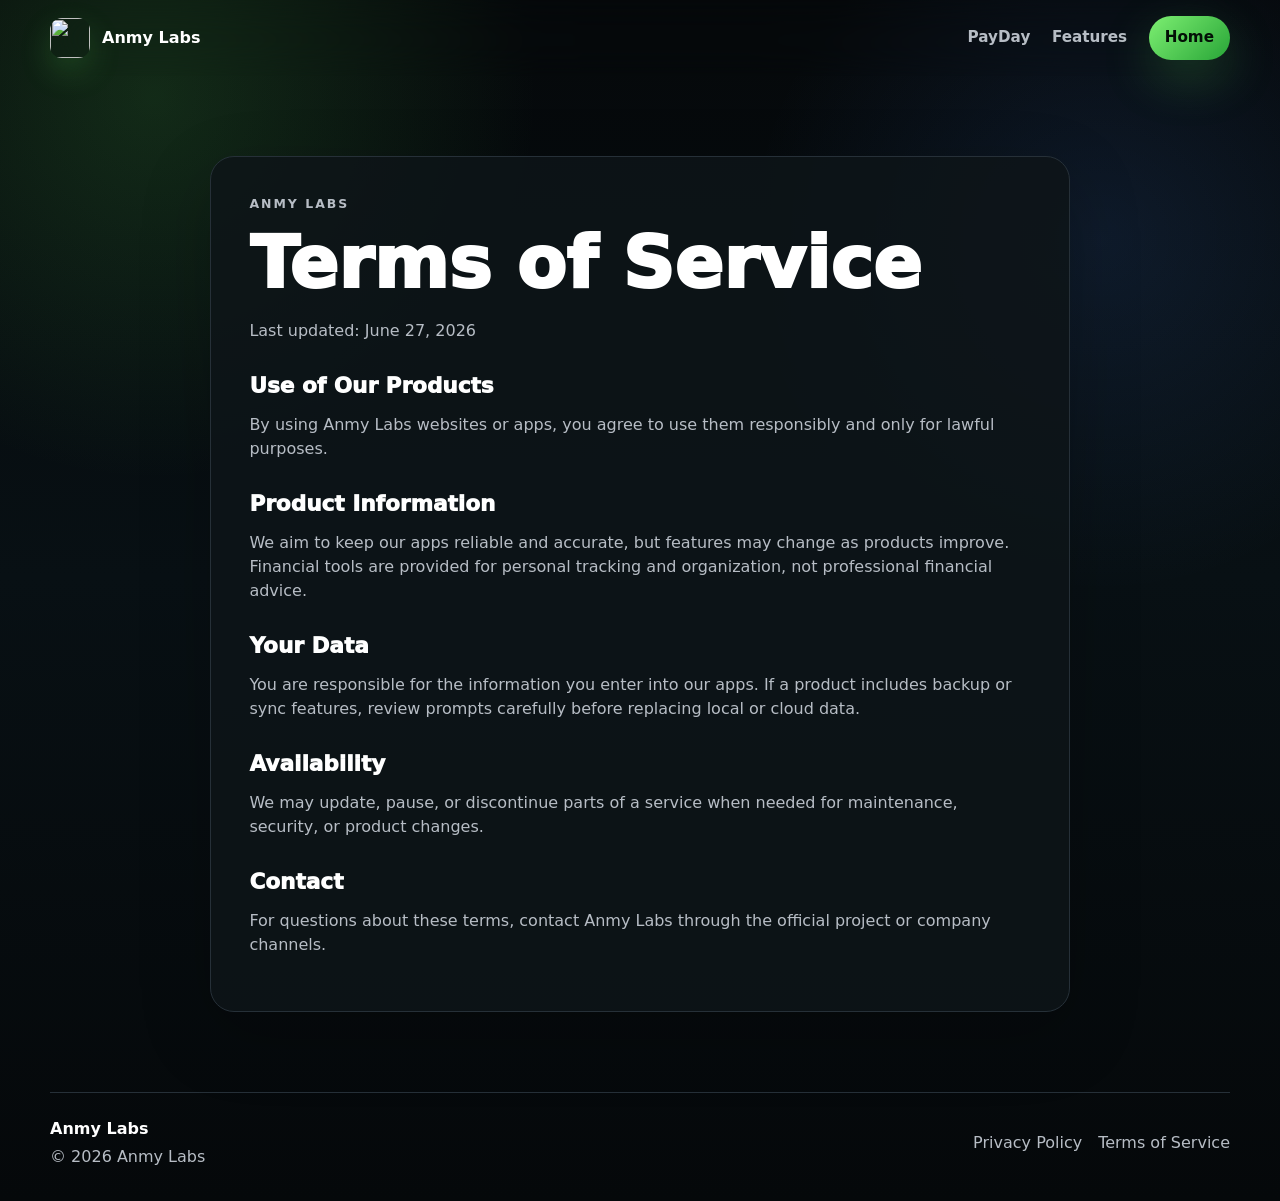
==== terms.html @ c6995e95 "Add files via upload" ====
<!doctype html>
<html lang="en">
  <head>
    <meta charset="utf-8" />
    <meta name="viewport" content="width=device-width, initial-scale=1" />
    <meta name="description" content="Terms of Service for Anmy Labs." />
    <meta name="theme-color" content="#05080a" />
    <meta property="og:title" content="Terms of Service | Anmy Labs" />
    <meta
      property="og:description"
      content="Terms of Service for Anmy Labs and PayDay."
    />
    <meta property="og:type" content="website" />
    <meta property="og:image" content="./assets/icon.png" />
    <meta name="twitter:card" content="summary" />
    <title>Terms of Service | Anmy Labs</title>
    <link rel="icon" href="./assets/icon.png" />
    <link rel="apple-touch-icon" href="./assets/icon.png" />
    <link rel="stylesheet" href="./style.css" />
  </head>
  <body>
    <header class="site-header">
      <a class="brand" href="./index.html" aria-label="Anmy Labs home">
        <img src="./assets/icon.png" alt="" class="brand-icon" />
        <span>Anmy Labs</span>
      </a>
      <nav class="site-nav legal-nav" aria-label="Primary navigation">
        <a href="./index.html#payday">PayDay</a>
        <a href="./index.html#features">Features</a>
        <a class="nav-button" href="./index.html">Home</a>
      </nav>
    </header>

    <main class="legal-main">
      <article class="legal-card reveal">
        <p class="eyebrow">Anmy Labs</p>
        <h1>Terms of Service</h1>
        <p>Last updated: June 27, 2026</p>

        <h2>Use of Our Products</h2>
        <p>
          By using Anmy Labs websites or apps, you agree to use them
          responsibly and only for lawful purposes.
        </p>

        <h2>Product Information</h2>
        <p>
          We aim to keep our apps reliable and accurate, but features may change
          as products improve. Financial tools are provided for personal tracking
          and organization, not professional financial advice.
        </p>

        <h2>Your Data</h2>
        <p>
          You are responsible for the information you enter into our apps. If a
          product includes backup or sync features, review prompts carefully
          before replacing local or cloud data.
        </p>

        <h2>Availability</h2>
        <p>
          We may update, pause, or discontinue parts of a service when needed for
          maintenance, security, or product changes.
        </p>

        <h2>Contact</h2>
        <p>
          For questions about these terms, contact Anmy Labs through the
          official project or company channels.
        </p>
      </article>
    </main>

    <footer class="site-footer">
      <div>
        <strong>Anmy Labs</strong>
        <span>&copy; 2026 Anmy Labs</span>
      </div>
      <nav aria-label="Footer navigation">
        <a href="./privacy.html">Privacy Policy</a>
        <a href="./terms.html">Terms of Service</a>
      </nav>
    </footer>

    <script src="./script.js"></script>
  </body>
</html>
---- style.css ----
:root {
  --bg: #05080a;
  --panel: #0d1418;
  --panel-soft: #101a1f;
  --panel-deep: #081013;
  --border: #263038;
  --divider: #273037;
  --text: #ffffff;
  --muted: #b7bdc5;
  --soft-text: #9da4ae;
  --green: #58d957;
  --green-dark: #1d8f35;
  --red: #ff4d3d;
  --blue: #4c8dff;
  --purple: #af5cff;
  --yellow: #ffb429;
  --cyan: #39d7c8;
  --shadow: rgba(0, 0, 0, 0.42);
  color-scheme: dark;
}

* {
  box-sizing: border-box;
}

html {
  scroll-behavior: smooth;
}

body {
  min-height: 100vh;
  margin: 0;
  overflow-x: hidden;
  background:
    radial-gradient(circle at 12% 8%, rgba(88, 217, 87, 0.16), transparent 24rem),
    radial-gradient(circle at 86% 20%, rgba(76, 141, 255, 0.12), transparent 22rem),
    linear-gradient(180deg, #05080a 0%, #081014 48%, #05080a 100%);
  color: var(--text);
  font-family:
    Inter, ui-sans-serif, system-ui, -apple-system, BlinkMacSystemFont, "Segoe UI",
    sans-serif;
  line-height: 1.5;
}

a {
  color: inherit;
  text-decoration: none;
}

.site-header {
  position: sticky;
  top: 0;
  z-index: 20;
  display: flex;
  align-items: center;
  justify-content: space-between;
  gap: 1rem;
  width: min(1180px, calc(100% - 2rem));
  margin: 0 auto;
  padding: 1rem 0;
  backdrop-filter: blur(18px);
}

.brand,
.site-nav,
.hero-actions,
.hero-metrics,
.site-footer,
.site-footer nav {
  display: flex;
  align-items: center;
}

.brand {
  gap: 0.75rem;
  font-weight: 900;
}

.brand-icon {
  width: 2.5rem;
  height: 2.5rem;
  border-radius: 0.75rem;
  box-shadow: 0 0.8rem 2rem rgba(88, 217, 87, 0.2);
}

.site-nav {
  gap: 1.35rem;
  color: var(--muted);
  font-size: 0.95rem;
  font-weight: 700;
}

.site-nav a:not(.nav-button):hover,
.site-footer a:hover {
  color: var(--text);
}

.nav-button,
.primary-button,
.secondary-button {
  display: inline-flex;
  align-items: center;
  justify-content: center;
  border-radius: 999px;
}

.nav-button,
.primary-button {
  background: linear-gradient(135deg, #7def72, #28a537);
  color: #031006;
  box-shadow: 0 18px 50px rgba(88, 217, 87, 0.24);
  font-weight: 900;
}

.nav-button {
  padding: 0.65rem 1rem;
}

.nav-toggle {
  display: none;
  width: 2.6rem;
  height: 2.6rem;
  border: 1px solid var(--border);
  border-radius: 0.7rem;
  background: rgba(255, 255, 255, 0.03);
}

.nav-toggle span {
  display: block;
  width: 1.15rem;
  height: 2px;
  margin: 4px auto;
  border-radius: 999px;
  background: var(--text);
}

.section-shell {
  width: min(1180px, calc(100% - 2rem));
  margin: 0 auto;
}

.hero {
  display: grid;
  grid-template-columns: minmax(0, 0.96fr) minmax(300px, 1.04fr);
  align-items: center;
  gap: clamp(2rem, 6vw, 5rem);
  min-height: calc(100vh - 4.5rem);
  padding: clamp(3rem, 7vw, 5.8rem) 0;
}

.eyebrow {
  margin: 0 0 1rem;
  color: var(--green);
  font-size: 0.78rem;
  font-weight: 900;
  letter-spacing: 0.16em;
  text-transform: uppercase;
}

h1,
h2,
h3,
p {
  margin-top: 0;
}

h1 {
  max-width: 12ch;
  margin-bottom: 1.35rem;
  font-size: clamp(3rem, 8vw, 6.6rem);
  line-height: 0.94;
  font-weight: 950;
  letter-spacing: 0;
}

h2 {
  margin-bottom: 1rem;
  font-size: clamp(2rem, 5vw, 4rem);
  line-height: 1.02;
  font-weight: 930;
  letter-spacing: 0;
}

h3 {
  margin-bottom: 0.55rem;
  font-size: 1.18rem;
}

.hero-text,
.product-band > p,
.company p,
.feature-card p,
.sync-section p,
.legal-card p,
.legal-card li {
  color: var(--muted);
}

.hero-text {
  max-width: 42rem;
  margin-bottom: 2rem;
  font-size: clamp(1.05rem, 2vw, 1.25rem);
}

.hero-actions {
  flex-wrap: wrap;
  gap: 0.85rem;
  margin-bottom: 1.35rem;
}

.primary-button,
.secondary-button {
  min-height: 3.15rem;
  padding: 0 1.25rem;
}

.secondary-button {
  border: 1px solid var(--border);
  background: rgba(255, 255, 255, 0.035);
  color: var(--text);
  font-weight: 800;
}

.hero-metrics {
  flex-wrap: wrap;
  gap: 0.8rem;
}

.hero-metrics div {
  min-width: 11rem;
  padding: 0.9rem 1rem;
  border: 1px solid var(--border);
  border-radius: 1rem;
  background: rgba(13, 20, 24, 0.72);
}

.hero-metrics strong,
.hero-metrics span {
  display: block;
}

.hero-metrics span {
  color: var(--soft-text);
  font-size: 0.9rem;
}

.hero-visual {
  position: relative;
  display: grid;
  min-height: 43rem;
  place-items: center;
}

.phone-mockup {
  position: relative;
  z-index: 2;
  width: min(24rem, 88vw);
  padding: 0.75rem;
  border: 1px solid rgba(255, 255, 255, 0.13);
  border-radius: 2.7rem;
  background: linear-gradient(160deg, #1a2420, #040806 70%);
  box-shadow:
    0 3rem 7rem var(--shadow),
    inset 0 0 0 1px rgba(255, 255, 255, 0.05);
}

.phone-speaker {
  position: absolute;
  top: 0.7rem;
  left: 50%;
  width: 4.4rem;
  height: 0.35rem;
  border-radius: 999px;
  background: rgba(255, 255, 255, 0.16);
  transform: translateX(-50%);
}

.phone-screen {
  min-height: 44rem;
  overflow: hidden;
  padding: 2.2rem 0.9rem 0.75rem;
  border-radius: 2rem;
  background:
    radial-gradient(circle at 50% -6%, rgba(88, 217, 87, 0.18), transparent 20rem),
    #05080a;
}

.app-top,
.salary-strip,
.card-heading,
.payment-row,
.bottom-nav,
.site-footer {
  display: flex;
  align-items: center;
  justify-content: space-between;
}

.app-top {
  height: 3.2rem;
  margin-bottom: 0.75rem;
}

.app-top strong {
  font-size: 1.7rem;
  font-weight: 950;
}

.menu-lines {
  position: relative;
  width: 1.55rem;
  height: 1rem;
  border-top: 3px solid var(--text);
  border-bottom: 3px solid var(--text);
}

.menu-lines::after {
  position: absolute;
  top: 0.35rem;
  left: 0;
  width: 1.55rem;
  height: 3px;
  border-radius: 999px;
  background: var(--text);
  content: "";
}

.bell-dot {
  position: relative;
  width: 1.4rem;
  height: 1.4rem;
  border: 2px solid var(--text);
  border-radius: 50% 50% 45% 45%;
}

.bell-dot::after {
  position: absolute;
  top: -0.35rem;
  right: -0.35rem;
  width: 0.65rem;
  height: 0.65rem;
  border-radius: 50%;
  background: var(--red);
  content: "";
}

.salary-strip,
.expense-card,
.flow-card,
.upcoming-card,
.shortcut-rail span {
  border: 1px solid var(--border);
  background: rgba(13, 20, 24, 0.88);
  box-shadow: 0 16px 44px rgba(0, 0, 0, 0.18);
}

.salary-strip {
  gap: 0.75rem;
  margin-bottom: 0.75rem;
  padding: 0.9rem;
  border-radius: 1.25rem;
}

.salary-strip div:nth-child(2) {
  flex: 1;
}

.salary-strip span,
.expense-card span,
.flow-card span,
.payment-row small {
  color: var(--muted);
}

.salary-strip strong {
  display: block;
  color: var(--green);
  font-size: 1.35rem;
}

.round-icon {
  display: grid;
  width: 3.1rem;
  height: 3.1rem;
  flex: 0 0 auto;
  place-items: center;
  border-radius: 999px;
  background: linear-gradient(135deg, #1d8f35, #58d957);
  color: #061107;
  font-size: 1.35rem;
  font-weight: 950;
}

.chevron {
  color: var(--soft-text);
  font-size: 2rem;
}

.balance-card {
  display: grid;
  gap: 0.45rem;
  min-height: 10.8rem;
  margin-bottom: 0.8rem;
  padding: 1.1rem;
  border-radius: 1.45rem;
  background:
    linear-gradient(135deg, rgba(18, 130, 43, 0.96), rgba(37, 197, 65, 0.94)),
    var(--green-dark);
  box-shadow:
    inset 0 1px 0 rgba(255, 255, 255, 0.22),
    0 1.2rem 3rem rgba(25, 175, 56, 0.22);
}

.balance-card span,
.balance-card small {
  color: rgba(255, 255, 255, 0.86);
}

.balance-card strong {
  align-self: center;
  font-size: clamp(2.4rem, 8vw, 3.15rem);
  line-height: 0.96;
}

.dashboard-grid {
  display: grid;
  grid-template-columns: 1.1fr 0.9fr;
  gap: 0.7rem;
  margin-bottom: 0.75rem;
}

.expense-card,
.flow-card,
.upcoming-card {
  border-radius: 1.2rem;
  padding: 0.85rem;
}

.expense-card strong {
  display: block;
  color: var(--red);
  font-size: 1.35rem;
  margin: 0.1rem 0;
}

.expense-card small,
.flow-card p,
.payment-row small {
  font-size: 0.78rem;
}

.progress-track {
  height: 0.45rem;
  margin-top: 0.7rem;
  overflow: hidden;
  border-radius: 999px;
  background: #263038;
}

.progress-track span {
  display: block;
  width: 33%;
  height: 100%;
  border-radius: inherit;
  background: var(--red);
}

.flow-card {
  display: grid;
  gap: 0.4rem;
}

.flow-card p {
  display: grid;
  grid-template-columns: auto 1fr;
  gap: 0 0.4rem;
  margin: 0;
}

.flow-card strong {
  grid-column: 2;
  color: var(--text);
}

.dot {
  width: 0.7rem;
  height: 0.7rem;
  margin-top: 0.3rem;
  border-radius: 50%;
}

.green {
  background: var(--green);
}

.red {
  background: var(--red);
}

.blue {
  background: var(--blue);
}

.upcoming-card {
  margin-bottom: 0.75rem;
}

.card-heading {
  margin-bottom: 0.6rem;
}

.card-heading span {
  color: var(--green);
  font-size: 0.78rem;
  font-weight: 800;
}

.payment-row {
  gap: 0.6rem;
  padding: 0.55rem 0;
  border-top: 1px solid var(--divider);
}

.payment-row:first-of-type {
  border-top: 0;
}

.payment-row div {
  flex: 1;
  min-width: 0;
}

.payment-row strong,
.payment-row small {
  display: block;
}

.payment-icon {
  display: grid;
  width: 2.2rem;
  height: 2.2rem;
  flex: 0 0 auto;
  place-items: center;
  border-radius: 0.7rem;
  font-weight: 900;
}

.car {
  background: rgba(255, 77, 61, 0.14);
  color: var(--red);
}

.bill {
  background: rgba(76, 141, 255, 0.14);
  color: var(--blue);
}

.shortcut-rail {
  display: grid;
  grid-template-columns: repeat(4, 1fr);
  gap: 0.45rem;
  margin-bottom: 0.65rem;
}

.shortcut-rail span {
  padding: 0.65rem 0.35rem;
  border-radius: 0.9rem;
  color: var(--green);
  font-size: 0.7rem;
  font-weight: 850;
  text-align: center;
}

.bottom-nav {
  min-height: 3.2rem;
  margin: 0 -0.9rem -0.75rem;
  padding: 0 0.9rem;
  border-top: 1px solid var(--border);
  background: #0a0f12;
  color: var(--soft-text);
  font-size: 0.72rem;
  font-weight: 800;
}

.bottom-nav .active {
  color: var(--green);
}

.glow {
  position: absolute;
  border-radius: 999px;
  filter: blur(32px);
  opacity: 0.5;
}

.glow-one {
  width: 16rem;
  height: 16rem;
  background: var(--green);
  transform: translate(-7rem, -12rem);
}

.glow-two {
  width: 18rem;
  height: 18rem;
  background: var(--blue);
  transform: translate(8rem, 13rem);
}

.product-band,
.sync-section,
.company,
.feature-card,
.legal-card {
  border: 1px solid var(--border);
  background: rgba(13, 20, 24, 0.86);
  box-shadow: 0 24px 70px rgba(0, 0, 0, 0.22);
}

.product-band {
  display: grid;
  grid-template-columns: auto 1fr 0.8fr;
  align-items: center;
  gap: 1.4rem;
  margin-bottom: 1rem;
  padding: clamp(1rem, 3vw, 1.5rem);
  border-radius: 1.5rem;
}

.product-band img {
  width: 5.2rem;
  border-radius: 1.3rem;
}

.product-band h2 {
  margin-bottom: 0;
  font-size: clamp(1.6rem, 4vw, 3rem);
}

.product-band p:last-child {
  margin-bottom: 0;
}

.features {
  display: grid;
  grid-template-columns: repeat(3, 1fr);
  gap: 1rem;
  padding: 1rem 0 clamp(3rem, 7vw, 5rem);
}

.feature-card {
  min-height: 14rem;
  padding: 1.25rem;
  border-radius: 1.35rem;
  transition:
    transform 180ms ease,
    border-color 180ms ease,
    background 180ms ease;
}

.feature-card:hover {
  border-color: rgba(88, 217, 87, 0.45);
  background: rgba(17, 27, 23, 0.92);
  transform: translateY(-4px);
}

.feature-icon {
  display: grid;
  width: 2.8rem;
  height: 2.8rem;
  margin-bottom: 1rem;
  place-items: center;
  border-radius: 0.9rem;
  font-weight: 950;
}

.green-card .feature-icon {
  background: rgba(88, 217, 87, 0.14);
  color: var(--green);
}

.red-card .feature-icon {
  background: rgba(255, 77, 61, 0.14);
  color: var(--red);
}

.blue-card .feature-icon {
  background: rgba(76, 141, 255, 0.14);
  color: var(--blue);
}

.purple-card .feature-icon {
  background: rgba(175, 92, 255, 0.14);
  color: var(--purple);
}

.cyan-card .feature-icon {
  background: rgba(57, 215, 200, 0.14);
  color: var(--cyan);
}

.yellow-card .feature-icon {
  background: rgba(255, 180, 41, 0.14);
  color: var(--yellow);
}

.sync-section {
  display: grid;
  grid-template-columns: 0.95fr 1.05fr;
  gap: 2rem;
  margin-bottom: clamp(3rem, 7vw, 5rem);
  padding: clamp(1.4rem, 4vw, 2.4rem);
  border-radius: 1.5rem;
}

.sync-section p {
  max-width: 44rem;
}

.sync-panel {
  display: grid;
  gap: 0.8rem;
}

.sync-row {
  display: flex;
  gap: 0.9rem;
  align-items: center;
  padding: 1rem;
  border: 1px solid var(--border);
  border-radius: 1.1rem;
  background: var(--panel-deep);
}

.sync-icon {
  display: grid;
  width: 2.4rem;
  height: 2.4rem;
  flex: 0 0 auto;
  place-items: center;
  border-radius: 50%;
  background: rgba(88, 217, 87, 0.14);
  color: var(--green);
  font-weight: 950;
}

.sync-row strong,
.sync-row small {
  display: block;
}

.sync-row small {
  color: var(--soft-text);
}

.company,
.legal-card {
  padding: clamp(1.4rem, 4vw, 2.4rem);
  border-radius: 1.5rem;
}

.company {
  margin-bottom: clamp(4rem, 8vw, 6rem);
}

.company p {
  max-width: 46rem;
  font-size: 1.08rem;
}

.site-footer {
  width: min(1180px, calc(100% - 2rem));
  margin: 0 auto;
  padding: 1.5rem 0 2rem;
  border-top: 1px solid var(--border);
  color: var(--muted);
}

.site-footer div {
  display: grid;
  gap: 0.25rem;
}

.site-footer strong {
  color: var(--text);
}

.site-footer nav {
  gap: 1rem;
}

.legal-main {
  min-height: calc(100vh - 10rem);
  padding: clamp(2rem, 7vw, 5rem) 0;
}

.legal-card {
  width: min(860px, calc(100% - 2rem));
  margin: 0 auto;
}

.legal-card h1 {
  max-width: none;
  font-size: clamp(2.3rem, 6vw, 4.5rem);
}

.legal-card h2 {
  margin-top: 2rem;
  font-size: 1.35rem;
}

.legal-card ul {
  padding-left: 1.2rem;
}

.reveal {
  opacity: 0;
  transform: translateY(18px);
  transition:
    opacity 600ms ease,
    transform 600ms ease;
}

.reveal.visible {
  opacity: 1;
  transform: translateY(0);
}

@media (prefers-reduced-motion: reduce) {
  *,
  *::before,
  *::after {
    scroll-behavior: auto !important;
    transition-duration: 1ms !important;
    animation-duration: 1ms !important;
  }
}

@media (max-width: 960px) {
  .hero,
  .product-band,
  .sync-section {
    grid-template-columns: 1fr;
  }

  .hero {
    min-height: auto;
    padding-top: 3rem;
  }

  .hero-visual {
    min-height: auto;
  }

  .features {
    grid-template-columns: repeat(2, 1fr);
  }
}

@media (max-width: 860px) {
  .nav-toggle {
    display: block;
  }

  .site-nav {
    position: absolute;
    top: 4.4rem;
    right: 0;
    display: grid;
    width: min(20rem, calc(100vw - 2rem));
    padding: 1rem;
    border: 1px solid var(--border);
    border-radius: 1rem;
    background: rgba(7, 13, 11, 0.98);
    box-shadow: 0 24px 70px rgba(0, 0, 0, 0.35);
    opacity: 0;
    pointer-events: none;
    transform: translateY(-8px);
    transition:
      opacity 180ms ease,
      transform 180ms ease;
  }

  .site-nav.open {
    opacity: 1;
    pointer-events: auto;
    transform: translateY(0);
  }

  .legal-nav {
    position: static;
    display: flex;
    width: auto;
    padding: 0;
    border: 0;
    background: transparent;
    box-shadow: none;
    opacity: 1;
    pointer-events: auto;
    transform: none;
  }

  .site-footer {
    align-items: flex-start;
    flex-direction: column;
    gap: 1rem;
  }
}

@media (max-width: 560px) {
  .site-header,
  .section-shell,
  .site-footer {
    width: min(100% - 1rem, 1180px);
  }

  .brand span:last-child {
    display: none;
  }

  h1 {
    max-width: 9ch;
  }

  .hero-actions,
  .hero-metrics,
  .site-footer nav {
    align-items: stretch;
    flex-direction: column;
    width: 100%;
  }

  .primary-button,
  .secondary-button {
    width: 100%;
  }

  .phone-mockup {
    width: min(100%, 22rem);
  }

  .phone-screen {
    min-height: 42rem;
  }

  .dashboard-grid {
    grid-template-columns: 1fr;
  }

  .features {
    grid-template-columns: 1fr;
  }

  .product-band {
    text-align: left;
  }
}
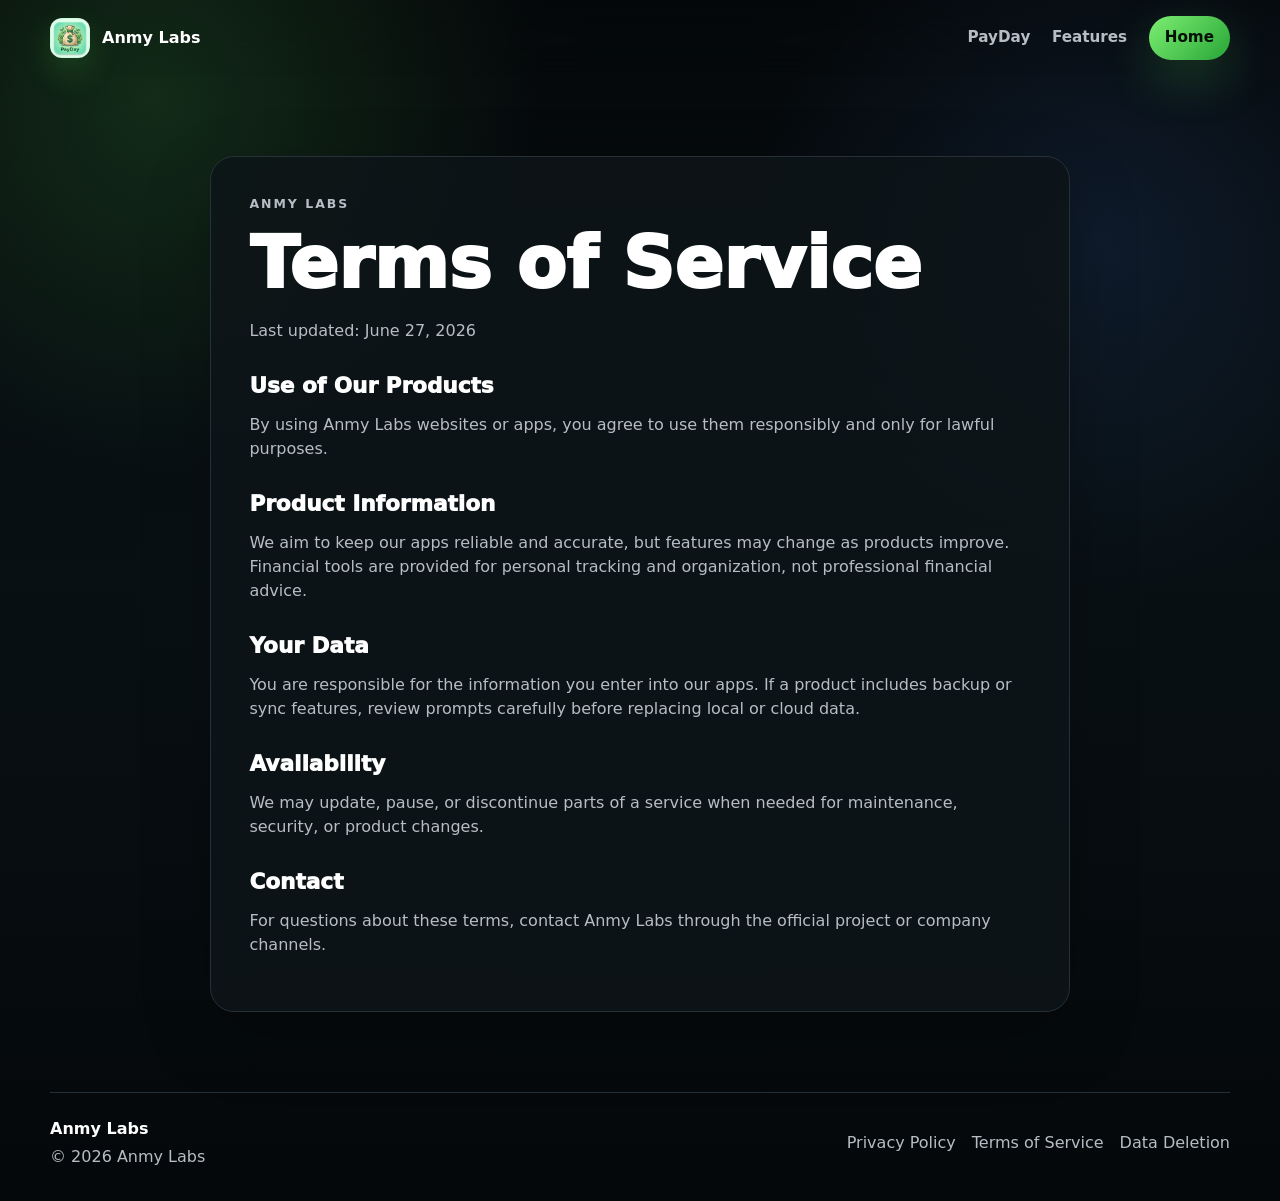
==== commit e53b09e9: "Add files via upload" ====
--- a/terms.html
+++ b/terms.html
@@ -79,6 +79,7 @@
       <nav aria-label="Footer navigation">
         <a href="./privacy.html">Privacy Policy</a>
         <a href="./terms.html">Terms of Service</a>
+        <a href="./account-deletion.html">Data Deletion</a>
       </nav>
     </footer>
 
--- a/style.css
+++ b/style.css
@@ -809,6 +809,11 @@
   font-size: 1.35rem;
 }
 
+.legal-card a {
+  color: var(--green);
+  font-weight: 800;
+}
+
 .legal-card ul {
   padding-left: 1.2rem;
 }
